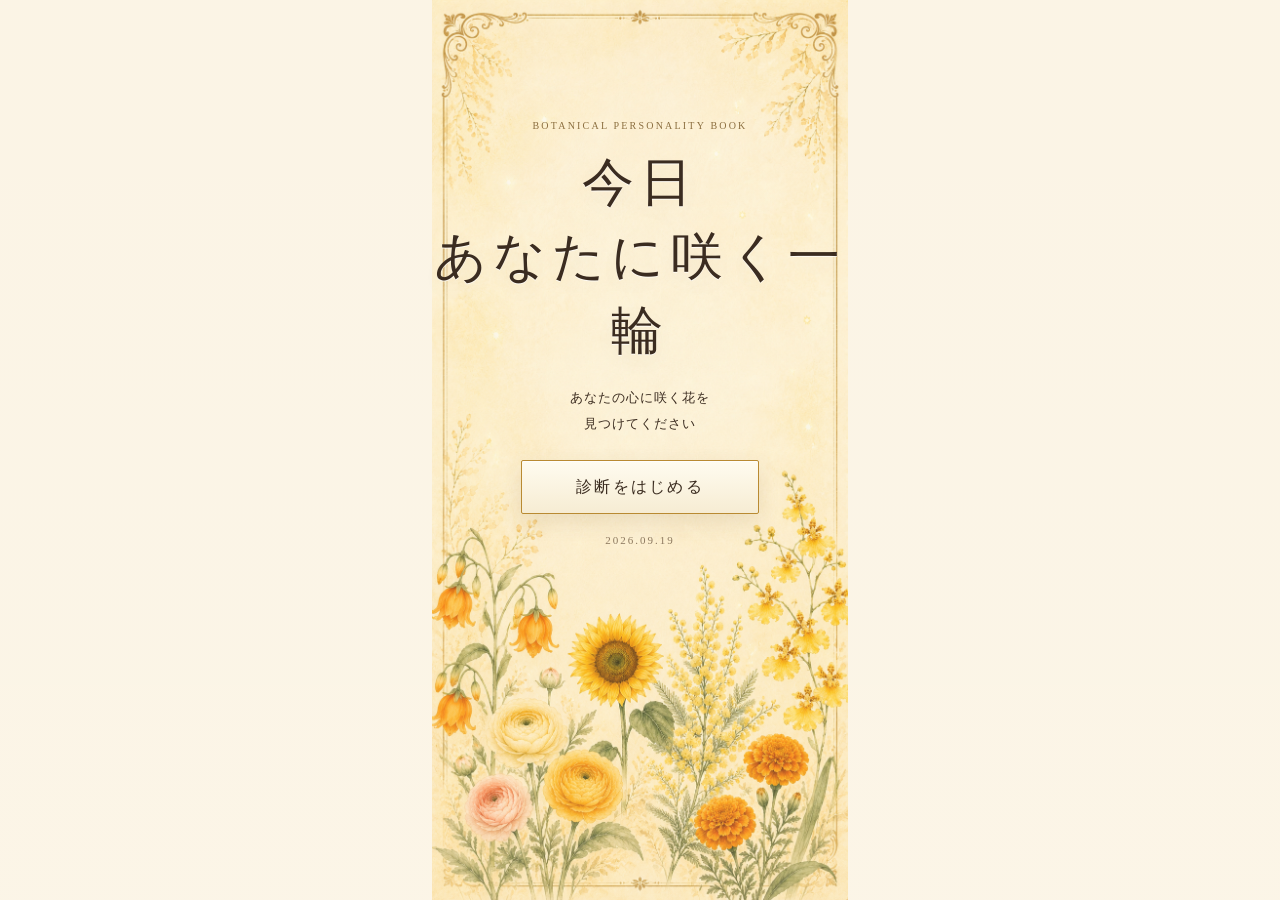
==== index.html @ ec46098e "Remove unused elements from flower plate in index.html Removed unnecessary span elements and flower " ====
<!DOCTYPE html>
<html lang="ja">
<head>
  <meta charset="UTF-8">

  <meta
    name="viewport"
    content="width=device-width, initial-scale=1, viewport-fit=cover"
  >

  <meta name="theme-color" content="#fbf4e5">

  <meta
    name="description"
    content="結婚式のための黄色い花診断「今日あなたに咲く一輪」"
  >

  <title>今日あなたに咲く一輪</title>

  <link rel="stylesheet" href="style.css">
</head>

<body>

  <main class="app">

    <!-- 表紙 -->
    <section
      id="coverScreen"
      class="screen screen-active cover-screen"
    >

      <img
        class="cover-image"
        src="assets/cover.PNG"
        alt=""
      >

      <div class="cover-content">

        <p class="english-label">
          BOTANICAL PERSONALITY BOOK
        </p>

        <h1>
          今日<br>
          あなたに咲く一輪
        </h1>

        <p class="cover-description">
          あなたの心に咲く花を<br>
          見つけてください
        </p>

        <button
          id="openBookButton"
          class="main-button"
          type="button"
        >
          診断をはじめる
        </button>

        <p class="wedding-date">
          2026.09.19
        </p>

      </div>

    </section>


    <!-- 名前入力 -->
    <section
      id="nameScreen"
      class="screen paper-screen"
    >

      <div class="paper-card">

        <p class="page-number">
          I
        </p>

        <p class="english-label">
          BEFORE THE FLOWER BLOOMS
        </p>

        <h2>
          お名前を<br>
          教えてください
        </h2>

        <p class="screen-description">
          診断結果のページに表示するお名前です。<br>
          ニックネームでも構いません。
        </p>

        <label
          class="visually-hidden"
          for="guestName"
        >
          お名前
        </label>

        <input
          id="guestName"
          class="name-input"
          type="text"
          maxlength="20"
          autocomplete="name"
          placeholder="お名前・ニックネーム"
        >

        <button
          id="startQuizButton"
          class="main-button wide-button"
          type="button"
        >
          一輪を探しにいく
        </button>

        <button
          class="text-button"
          type="button"
          data-screen="coverScreen"
        >
          表紙へ戻る
        </button>

      </div>

    </section>


    <!-- 質問 -->
    <section
      id="quizScreen"
      class="screen paper-screen"
    >

      <div class="paper-card quiz-card">

        <div class="progress-area">

          <span id="questionNumber">
            01 / 08
          </span>

          <div class="progress-track">
            <div
              id="progressBar"
              class="progress-bar"
            ></div>
          </div>

        </div>

        <p class="english-label">
          A QUESTION FOR YOUR FLOWER
        </p>

        <h2 id="questionText">
          質問がここに表示されます
        </h2>

        <div
          id="answerList"
          class="answer-list"
        ></div>

        <button
          id="restartButton"
          class="text-button"
          type="button"
        >
          最初からやり直す
        </button>

      </div>

    </section>


<!-- 診断結果 -->
<section
  id="resultScreen"
  class="screen paper-screen"
  aria-labelledby="resultFlowerName"
>

  <div class="paper-card result-card">

    <!-- 図鑑ページ上部 -->
    <div class="result-page-header">

      <p class="result-volume">
        BOTANICAL PORTRAIT
      </p>

      <p class="result-heading">
        今日、あなたに咲いた一輪
      </p>

    </div>


    <!-- 花の標本画像 -->
    <div class="flower-plate">

      <img
        id="resultImage"
        class="result-image"
        src=""
        alt=""
      >

    </div>


    <!-- 花名 -->
    <div class="flower-title-area">

      <p
        id="resultEnglishName"
        class="flower-english-name"
      >
        FLOWER NAME
      </p>

      <h2 id="resultFlowerName">
        花の名前
      </h2>

      <p
        id="resultScientificName"
        class="flower-scientific-name"
      >
        Scientific name
      </p>

    </div>


    <!-- 花言葉 -->
    <div class="flower-language-area">

      <p class="flower-language-heading">
        花言葉
      </p>

      <p
        id="resultFlowerLanguage"
        class="flower-language"
      >
        「花言葉」
      </p>

    </div>


    <div class="ornament-divider" aria-hidden="true">

      <span></span>

      <span class="ornament-symbol">
        ✦
      </span>

      <span></span>

    </div>


    <!-- 診断メッセージ -->
    <div class="result-letter">

  <p class="letter-heading">
    A LETTER FOR YOU
  </p>

  <p
    id="resultQuote"
    class="flower-quote"
  ></p>

  <p
    id="resultDescription"
    class="result-description"
  ></p>

</div>


    <!-- 性格キーワード -->
    <div class="result-keywords-area">

      <p class="keywords-heading">
        この花が表すもの
      </p>

      <div
        id="resultKeywords"
        class="result-keywords"
      >

        <span class="keyword-chip">
          優しさ
        </span>

        <span class="keyword-chip">
          感謝
        </span>

        <span class="keyword-chip">
          つながり
        </span>

      </div>

    </div>


    <!-- 名前と日付 -->
    <div class="result-footer">

      <p
        id="resultGuestName"
        class="guest-name"
      ></p>

      <p class="result-memory-message">
        今日という日が、<br>
        あなたにとってあたたかな思い出になりますように。
      </p>

      <p class="wedding-date result-date">
        2026.09.19
      </p>

    </div>


    <!-- 操作ボタン -->
    <div class="result-actions">

  <button
    id="saveResultButton"
    class="main-button wide-button save-result-button"
    type="button"
  >
    結果を画像として保存
  </button>

  <button
    id="returnTopButton"
    class="text-button"
    type="button"
  >
    表紙へ戻る
  </button>

  <p
    id="saveResultStatus"
    class="save-result-status"
    aria-live="polite"
  ></p>

</div>

  </div>

</section>


    <!-- 黄金のサンダーソニア -->
    <section
      id="goldenScreen"
      class="screen golden-screen"
    >

      <div
        class="golden-particles"
        aria-hidden="true"
      ></div>

      <div class="golden-card">

        <p class="golden-english">
          A RARE BLOOM HAS APPEARED
        </p>

        <img
          class="golden-image"
          src="assets/golden-sandersonia.PNG"
          alt="黄金色に光り輝くサンダーソニア"
        >

        <h2>
          黄金の<br>
          サンダーソニア
        </h2>

        <p class="golden-copy">
          今日、この会場で<br>
          <strong>特別な一輪</strong>が咲きました。
        </p>

        <p class="golden-message">
          おめでとうございます。<br>
          この画面をスタッフへお見せください。
        </p>

        <p class="wedding-date golden-date">
          2026.09.19
        </p>

      </div>

    </section>

  </main>


    <script src="https://cdnjs.cloudflare.com/ajax/libs/html2canvas/1.4.1/html2canvas.min.js"></script>
  <script src="script.js"></script>

</body>
</html>
---- style.css ----
:root {
  --ivory: #fbf4e5;
  --paper: #fffaf0;
  --paper-deep: #f5ead3;
  --ink: #3b2c20;
  --muted: #76685d;
  --gold: #b98a32;
  --gold-light: #e9d09a;
  --orange: #d97f2e;
  --olive: #667447;
  --line: #d8c7a5;
  --shadow: 0 24px 60px rgba(77, 55, 31, 0.14);
}

* {
  box-sizing: border-box;
}

html {
  background: var(--ivory);
  scroll-behavior: smooth;
}

body {
  margin: 0;
  min-height: 100vh;
  color: var(--ink);
  background:
    radial-gradient(
      circle at 20% 8%,
      rgba(255, 255, 255, 0.82),
      transparent 34%
    ),
    linear-gradient(
      180deg,
      #fbf6ea 0%,
      #f5ecd9 100%
    );
  font-family:
    "Hiragino Mincho ProN",
    "Yu Mincho",
    "YuMincho",
    "Noto Serif JP",
    serif;
  -webkit-font-smoothing: antialiased;
  text-rendering: optimizeLegibility;
}

button,
input {
  font: inherit;
}

button {
  touch-action: manipulation;
}

img {
  max-width: 100%;
}

.app {
  min-height: 100vh;
}

.screen {
  display: none;
  width: 100%;
  min-height: 100vh;
  animation: fade-screen 0.55s ease both;
}

.screen-active {
  display: flex;
}

@keyframes fade-screen {
  from {
    opacity: 0;
    transform: translateY(8px);
  }

  to {
    opacity: 1;
    transform: translateY(0);
  }
}

/* ------------------------------
   共通テキスト
------------------------------ */

.english-label,
.golden-english {
  margin: 0 0 12px;
  font-family:
    Georgia,
    "Times New Roman",
    serif;
  font-size: 10px;
  line-height: 1.6;
  letter-spacing: 0.22em;
  color: #8b6e3f;
}

h1,
h2,
p {
  margin-top: 0;
}

h1,
h2 {
  font-weight: 500;
}

.wedding-date {
  margin: 20px 0 0;
  font-family:
    Georgia,
    "Times New Roman",
    serif;
  font-size: 11px;
  letter-spacing: 0.18em;
  color: #8d795f;
}

/* ------------------------------
   ボタン
------------------------------ */

.main-button {
  min-height: 54px;
  padding: 13px 34px;
  border: 1px solid var(--gold);
  border-radius: 2px;
  background:
    linear-gradient(
      180deg,
      rgba(255, 252, 241, 0.96),
      rgba(246, 236, 211, 0.96)
    );
  color: var(--ink);
  box-shadow:
    0 8px 22px rgba(91, 61, 20, 0.11),
    inset 0 1px 0 rgba(255, 255, 255, 0.8);
  letter-spacing: 0.14em;
  cursor: pointer;
  transition:
    transform 0.18s ease,
    border-color 0.18s ease,
    box-shadow 0.18s ease,
    background 0.18s ease;
}

.main-button:hover {
  border-color: #9f7021;
  background:
    linear-gradient(
      180deg,
      #fffdf4,
      #f5e7c6
    );
  box-shadow:
    0 10px 26px rgba(91, 61, 20, 0.15),
    inset 0 1px 0 rgba(255, 255, 255, 0.9);
}

.main-button:active {
  transform: scale(0.985);
}

.main-button:focus-visible,
.answer-button:focus-visible,
.text-button:focus-visible,
.name-input:focus-visible {
  outline: 2px solid rgba(185, 138, 50, 0.6);
  outline-offset: 3px;
}

.wide-button {
  width: 100%;
}

.text-button {
  display: block;
  margin: 18px auto 0;
  padding: 10px;
  border: 0;
  background: transparent;
  color: var(--muted);
  font-size: 12px;
  text-decoration: underline;
  text-underline-offset: 4px;
  cursor: pointer;
}

/* ------------------------------
   表紙
------------------------------ */

.cover-screen {
  position: relative;
  align-items: stretch;
  justify-content: center;
  overflow: hidden;
  background: var(--ivory);
}

.cover-image {
  position: absolute;
  inset: 0;
  width: 100%;
  height: 100%;
  object-fit: cover;
  object-position: center top;
}

.cover-screen::after {
  content: "";
  position: absolute;
  inset: 0;
  background:
    linear-gradient(
      180deg,
      rgba(255, 250, 240, 0.02) 0%,
      rgba(255, 250, 240, 0.08) 45%,
      rgba(255, 250, 240, 0.16) 100%
    );
  pointer-events: none;
}

.cover-content {
  position: relative;
  z-index: 2;
  width: min(440px, 88vw);
  min-height: 100vh;
  margin: 0 auto;
  padding:
    calc(env(safe-area-inset-top) + 32px)
    0
    calc(env(safe-area-inset-bottom) + 28px);
  display: flex;
  flex-direction: column;
  align-items: center;
  justify-content: center;
  text-align: center;
  transform: translateY(17vh);
}

.cover-content h1 {
  margin-bottom: 18px;
  font-size: clamp(34px, 8vw, 52px);
  line-height: 1.42;
  letter-spacing: 0.12em;
  text-shadow:
    0 1px 0 rgba(255, 255, 255, 0.75),
    0 8px 24px rgba(78, 53, 24, 0.05);
}

.cover-description {
  margin-bottom: 24px;
  font-size: 13px;
  line-height: 1.95;
  letter-spacing: 0.08em;
}

.cover-content .main-button {
  min-width: 238px;
}

/* ------------------------------
   紙ページ
------------------------------ */

.paper-screen {
  justify-content: center;
  align-items: center;
  padding: 24px 16px;
}

.paper-card {
  position: relative;
  width: min(560px, 100%);
  min-height: 610px;
  padding: 42px 28px 34px;
  border: 1px solid var(--line);
  text-align: center;
  background:
    linear-gradient(
      rgba(255, 250, 240, 0.95),
      rgba(255, 250, 240, 0.95)
    ),
    repeating-linear-gradient(
      0deg,
      transparent 0 3px,
      rgba(96, 76, 49, 0.025) 3px 4px
    );
  box-shadow: var(--shadow);
  overflow: hidden;
}

.paper-card::before,
.paper-card::after {
  content: "";
  position: absolute;
  width: 44px;
  height: 44px;
  opacity: 0.6;
  pointer-events: none;
}

.paper-card::before {
  left: 11px;
  top: 11px;
  border-left: 1px solid var(--gold);
  border-top: 1px solid var(--gold);
}

.paper-card::after {
  right: 11px;
  bottom: 11px;
  border-right: 1px solid var(--gold);
  border-bottom: 1px solid var(--gold);
}

.paper-card h2 {
  margin-bottom: 18px;
  font-size: clamp(25px, 6vw, 34px);
  line-height: 1.65;
  letter-spacing: 0.08em;
}

.page-number {
  margin-bottom: 28px;
  color: var(--gold);
  font-family:
    Georgia,
    "Times New Roman",
    serif;
  letter-spacing: 0.2em;
}

.screen-description {
  margin-bottom: 28px;
  color: var(--muted);
  font-size: 13px;
  line-height: 2;
}

/* ------------------------------
   名前入力
------------------------------ */

.name-input {
  width: 100%;
  height: 56px;
  margin-bottom: 24px;
  padding: 0 17px;
  border: 0;
  border-bottom: 1px solid var(--gold);
  border-radius: 0;
  outline: none;
  background: rgba(255, 255, 255, 0.46);
  color: var(--ink);
  text-align: center;
  font-size: 16px;
  letter-spacing: 0.08em;
  transition:
    border-color 0.18s ease,
    background 0.18s ease;
}

.name-input::placeholder {
  color: #aa9b8f;
}

.name-input:focus {
  border-color: #9e6f20;
  background: rgba(255, 255, 255, 0.72);
}

/* ------------------------------
   質問画面
------------------------------ */

.progress-area {
  display: flex;
  align-items: center;
  gap: 14px;
  margin-bottom: 40px;
  color: #826e52;
  font-family:
    Georgia,
    "Times New Roman",
    serif;
  font-size: 11px;
  letter-spacing: 0.1em;
}

.progress-track {
  flex: 1;
  height: 1px;
  background: #ddcfb5;
  overflow: hidden;
}

.progress-bar {
  width: 0;
  height: 2px;
  background:
    linear-gradient(
      90deg,
      #b98a32,
      #dfad4f
    );
  transition: width 0.35s ease;
}

.quiz-card h2 {
  min-height: 118px;
  display: flex;
  align-items: center;
  justify-content: center;
}

.answer-list {
  display: grid;
  gap: 12px;
  margin-top: 20px;
}

.answer-button {
  width: 100%;
  min-height: 66px;
  padding: 14px 18px;
  border: 1px solid #d9c9ac;
  background: rgba(255, 255, 255, 0.48);
  color: var(--ink);
  line-height: 1.68;
  letter-spacing: 0.04em;
  cursor: pointer;
  transition:
    transform 0.18s ease,
    border-color 0.18s ease,
    background 0.18s ease,
    box-shadow 0.18s ease;
}

.answer-button:hover {
  border-color: var(--gold);
  background: #fff9e8;
  box-shadow: 0 8px 18px rgba(80, 57, 29, 0.06);
}

.answer-button:active {
  transform: scale(0.985);
}

/* ------------------------------
   結果画面
------------------------------ */

.result-card {
  padding-top: 30px;
}

.result-heading {
  margin-bottom: 18px;
  color: #846e50;
  font-size: 12px;
  letter-spacing: 0.13em;
}

.flower-frame {
  width: min(315px, 76vw);
  aspect-ratio: 4 / 5;
  margin: 0 auto 18px;
  display: flex;
  align-items: center;
  justify-content: center;
  overflow: hidden;
  border: 1px solid rgba(190, 158, 96, 0.38);
  background:
    linear-gradient(
      180deg,
      rgba(255, 255, 255, 0.7),
      rgba(251, 246, 235, 0.6)
    );
  box-shadow:
    inset 0 0 26px rgba(113, 82, 39, 0.035);
}

.result-image {
  display: block;
  max-width: 100%;
  max-height: 100%;
  object-fit: contain;
  mix-blend-mode: multiply;
  animation: bloom-in 0.72s ease both;
}

@keyframes bloom-in {
  from {
    opacity: 0;
    transform: scale(0.84) translateY(8px);
  }

  to {
    opacity: 1;
    transform: scale(1) translateY(0);
  }
}

.result-card h2 {
  margin-bottom: 5px;
}

.flower-language-heading {
  margin: 0 0 5px;
  color: #927a56;
  font-size: 11px;
  letter-spacing: 0.16em;
}

.flower-language {
  margin-bottom: 0;
  color: var(--orange);
  font-size: 20px;
  letter-spacing: 0.12em;
}

.small-line {
  width: 58px;
  height: 1px;
  margin: 22px auto;
  background: var(--gold);
}

.result-description {
  color: var(--muted);
  font-size: 14px;
  line-height: 2.1;
}

.guest-name {
  margin: 20px 0 0;
  font-size: 13px;
  letter-spacing: 0.08em;
}

.result-date {
  margin-bottom: 22px;
}

/* ------------------------------
   黄金のサンダーソニア
------------------------------ */

.golden-screen {
  position: relative;
  justify-content: center;
  align-items: center;
  overflow: hidden;
  padding: 22px 16px;
  background:
    radial-gradient(
      circle at 50% 35%,
      rgba(255, 240, 164, 0.94),
      rgba(219, 169, 49, 0.44) 35%,
      rgba(62, 42, 21, 0.94) 82%
    ),
    #3d2914;
}

.golden-card {
  position: relative;
  z-index: 2;
  width: min(560px, 100%);
  min-height: 690px;
  padding: 34px 25px;
  border: 1px solid rgba(255, 231, 151, 0.65);
  background: rgba(56, 37, 15, 0.46);
  color: #fff9df;
  text-align: center;
  box-shadow:
    0 0 80px rgba(255, 204, 61, 0.38),
    inset 0 0 50px rgba(255, 232, 155, 0.04);
  backdrop-filter: blur(4px);
}

.golden-english {
  color: #ffe7a6;
}

.golden-image {
  display: block;
  width: min(330px, 82vw);
  max-height: 390px;
  margin: 6px auto 18px;
  object-fit: contain;
  border: 1px solid rgba(255, 232, 166, 0.35);
  box-shadow:
    0 0 38px rgba(255, 212, 86, 0.28);
}

.golden-card h2 {
  margin-bottom: 16px;
  font-size: clamp(29px, 7vw, 42px);
  line-height: 1.4;
  letter-spacing: 0.08em;
  text-shadow:
    0 0 16px rgba(255, 228, 131, 0.55);
}

.golden-copy {
  font-size: 17px;
  line-height: 2;
}

.golden-message {
  color: #fff6d6;
  font-size: 14px;
  line-height: 2;
}

.golden-date {
  color: #ffe8a9;
}

.golden-particles,
.golden-particles::before,
.golden-particles::after {
  position: absolute;
  inset: 0;
  content: "";
  background-image:
    radial-gradient(
      circle,
      rgba(255, 246, 190, 0.9) 0 1px,
      transparent 2px
    ),
    radial-gradient(
      circle,
      rgba(255, 210, 74, 0.9) 0 1.5px,
      transparent 2.5px
    );
  background-size:
    90px 90px,
    140px 140px;
  background-position:
    10px 20px,
    40px 65px;
  animation: golden-drift 10s linear infinite;
}

.golden-particles::before {
  transform: scale(0.7);
  animation-duration: 15s;
}

.golden-particles::after {
  transform: scale(1.25);
  animation-duration: 22s;
}

@keyframes golden-drift {
  to {
    transform: translateY(-80px);
  }
}

/* ------------------------------
   アクセシビリティ
------------------------------ */

.visually-hidden {
  position: absolute !important;
  width: 1px;
  height: 1px;
  padding: 0;
  margin: -1px;
  overflow: hidden;
  clip: rect(0, 0, 0, 0);
  white-space: nowrap;
  border: 0;
}

/* ------------------------------
   スマホ
------------------------------ */

@media (max-width: 430px) {
  .cover-content {
    width: min(390px, 88vw);
    transform: translateY(18vh);
  }

  .cover-content h1 {
    font-size: clamp(34px, 9vw, 44px);
  }

  .paper-screen {
    padding: 16px;
  }

  .paper-card {
    min-height: calc(100vh - 32px);
    padding: 35px 22px 28px;
  }

  .paper-card h2 {
    font-size: 25px;
  }

  .quiz-card h2 {
    min-height: 108px;
    font-size: 23px;
  }

  .answer-button {
    min-height: 62px;
    padding: 13px 15px;
    font-size: 14px;
  }

  .flower-frame {
    width: min(300px, 78vw);
  }

  .golden-card {
    min-height: calc(100vh - 44px);
  }
}

/* ------------------------------
   iPad・PC
------------------------------ */

@media (min-width: 700px) {
  .cover-image {
    object-fit: contain;
    background: var(--ivory);
  }

  .cover-content {
    transform: translateY(16vh);
  }

  .paper-card {
    min-height: 680px;
    padding-left: 46px;
    padding-right: 46px;
  }
}

/* ------------------------------
   動きを減らす設定
------------------------------ */

@media (prefers-reduced-motion: reduce) {
  *,
  *::before,
  *::after {
    animation-duration: 0.01ms !important;
    animation-iteration-count: 1 !important;
    transition-duration: 0.01ms !important;
    scroll-behavior: auto !important;
  }
}
/* =====================================================
   RESULT PAGE UPGRADE
===================================================== */

.result-page-header{
    margin-bottom:28px;
}

.result-volume{
    font-family:Georgia,"Times New Roman",serif;
    font-size:11px;
    letter-spacing:.30em;
    color:#9c8256;
    margin-bottom:8px;
}

.flower-plate{

    position:relative;

    width:min(340px,82vw);

    aspect-ratio:4/5;

    margin:0 auto 34px;

    display:flex;

    justify-content:center;

    align-items:center;

    overflow:hidden;

    background:
    linear-gradient(
        180deg,
        rgba(255,255,255,.72),
        rgba(248,242,228,.75)
    );

    border:1px solid rgba(192,162,103,.45);

    box-shadow:
    inset 0 0 40px rgba(96,70,35,.04),
    0 15px 35px rgba(78,53,24,.08);

}

.flower-glow{

    position:absolute;

    width:230px;

    height:230px;

    border-radius:50%;

    background:
    radial-gradient(
        circle,
        rgba(255,220,120,.18),
        transparent 70%
    );

    animation:
    glowFlower 5s ease-in-out infinite;

}

@keyframes glowFlower{

    0%{

        transform:scale(.9);

        opacity:.45;

    }

    50%{

        transform:scale(1.05);

        opacity:.9;

    }

    100%{

        transform:scale(.9);

        opacity:.45;

    }

}

.plate-corner{

    position:absolute;

    width:26px;

    height:26px;

    opacity:.6;

}

.plate-corner-top-left{

    left:12px;

    top:12px;

    border-left:1px solid #bc9445;

    border-top:1px solid #bc9445;

}

.plate-corner-top-right{

    right:12px;

    top:12px;

    border-right:1px solid #bc9445;

    border-top:1px solid #bc9445;

}

.plate-corner-bottom-left{

    left:12px;

    bottom:12px;

    border-left:1px solid #bc9445;

    border-bottom:1px solid #bc9445;

}

.plate-corner-bottom-right{

    right:12px;

    bottom:12px;

    border-right:1px solid #bc9445;

    border-bottom:1px solid #bc9445;

}

.specimen-number{

    position:absolute;

    bottom:10px;

    right:14px;

    font-family:Georgia,serif;

    font-size:10px;

    letter-spacing:.18em;

    color:#9d8560;

}

.flower-title-area{

    margin-bottom:18px;

}

.flower-english-name{

    font-family:Georgia,serif;

    font-size:12px;

    letter-spacing:.22em;

    color:#9b8258;

    margin-bottom:8px;

}

.flower-scientific-name{

    font-style:italic;

    color:#8f7c64;

    font-size:13px;

    margin-top:8px;

}

.ornament-divider{

    display:flex;

    align-items:center;

    gap:10px;

    margin:30px auto;

    width:80%;

}

.ornament-divider span:first-child,
.ornament-divider span:last-child{

    flex:1;

    height:1px;

    background:#ccb98c;

}

.ornament-symbol{

    color:#bc9445;

    font-size:14px;

}

.result-letter{

    margin-bottom:30px;

}

.letter-heading{

    font-family:Georgia,serif;

    letter-spacing:.20em;

    color:#9d8457;

    font-size:11px;

    margin-bottom:14px;

}

.result-keywords-area{

    margin-bottom:34px;

}

.keywords-heading{

    color:#9b8258;

    font-size:11px;

    letter-spacing:.18em;

    margin-bottom:16px;

}

.result-keywords{

    display:flex;

    justify-content:center;

    gap:10px;

    flex-wrap:wrap;

}

.keyword-chip{

    padding:8px 18px;

    border:1px solid #d9c79d;

    border-radius:999px;

    background:#fffaf0;

    color:#8b6d44;

    font-size:12px;

    letter-spacing:.08em;

}

.result-memory-message{

    margin:18px auto;

    color:#7f705c;

    line-height:2;

    font-size:13px;

}

.result-actions{

    margin-top:20px;

}

.screenshot-guide{

    margin-top:16px;

    color:#a08c6e;

    font-size:11px;

    letter-spacing:.08em;

}
.flower-quote{

    margin-bottom:18px;

    font-style:italic;

    color:#9c8357;

    font-size:17px;

    line-height:1.8;

    letter-spacing:.04em;

}

/* 表紙の文字全体を上へ移動 */
.cover-content {
  transform: translateY(-120px);
}

/* =====================================================
   RESULT IMAGE SAVE
===================================================== */

.save-result-button {
  margin-bottom: 18px;
}

.save-result-status {
  min-height: 1.5em;
  margin-top: 14px;
  color: #8f7957;
  font-size: 12px;
  line-height: 1.7;
  letter-spacing: 0.06em;
}

.result-card.is-exporting .result-actions {
  display: none;
}

.result-card.is-exporting {
  box-shadow: none;
}

/* 保存画像で端が切れにくいようにする */
.result-card {
  background: #fbf4e5;
}

/* 保存時は花画像をくっきり表示 */
.result-card.is-exporting .result-image {
  mix-blend-mode: normal !important;
  opacity: 1 !important;
  filter: none !important;
}

.flower-plate {
  position: relative;
  width: min(360px, 86vw);
  aspect-ratio: 9 / 16;
  margin: 0 auto 34px;
  display: flex;
  align-items: center;
  justify-content: center;
  overflow: hidden;
  border: none;
  background: transparent;
  box-shadow: none;
}

.result-image {
  width: 100%;
  height: 100%;
  max-width: none;
  max-height: none;
  object-fit: contain;
  object-position: center;
  display: block;
}
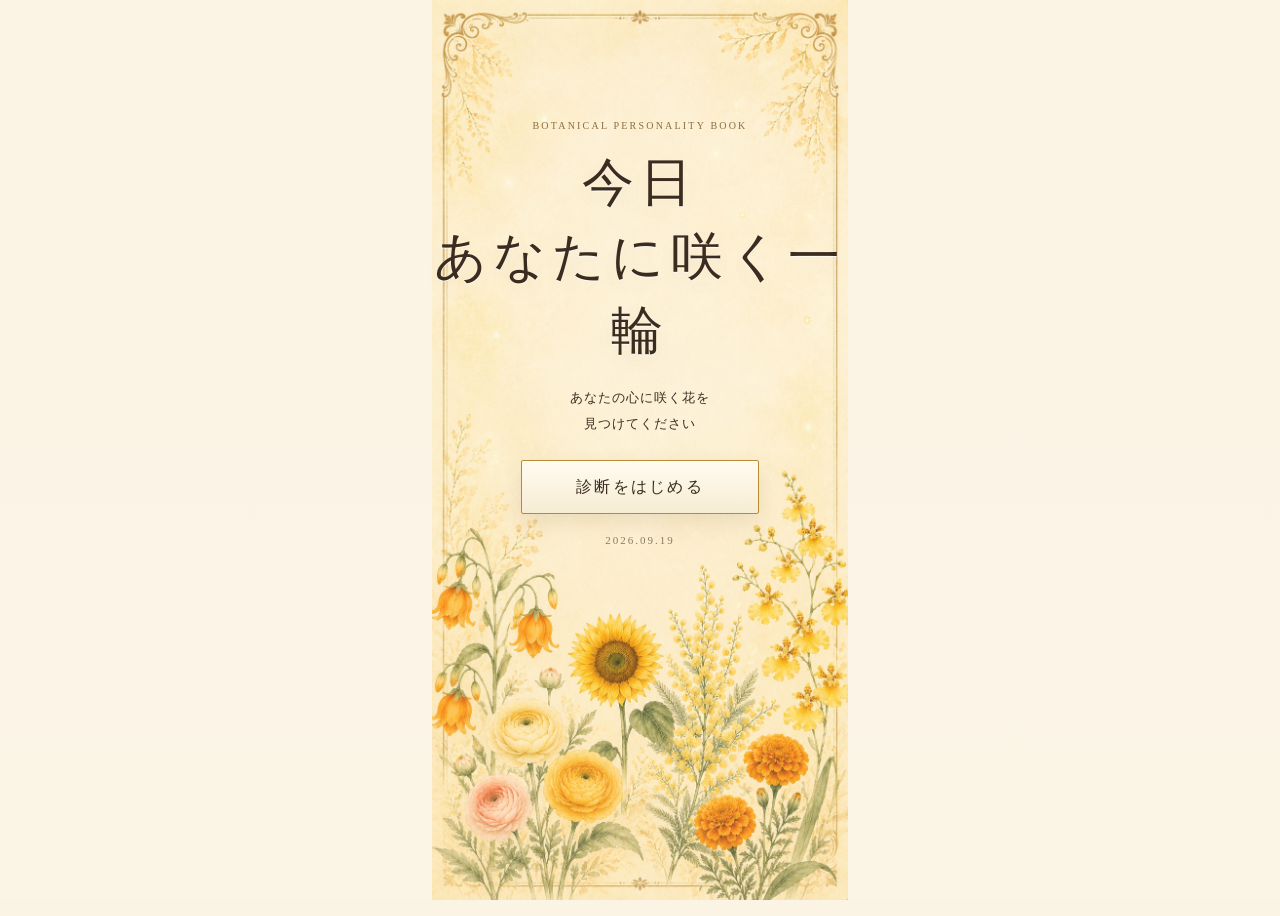
==== commit 41df6cb3: "Add submit status paragraph to index.html" ====
--- a/index.html
+++ b/index.html
@@ -373,51 +373,105 @@
 
 
     <!-- 黄金のサンダーソニア -->
-    <section
-      id="goldenScreen"
-      class="screen golden-screen"
+<section
+  id="goldenScreen"
+  class="screen golden-screen"
+  aria-labelledby="goldenTitle"
+>
+
+  <!-- 画面切替時の閃光 -->
+  <div
+    class="golden-flash"
+    aria-hidden="true"
+  ></div>
+
+  <!-- 背景の光 -->
+  <div
+    class="golden-radiance"
+    aria-hidden="true"
+  ></div>
+
+  <!-- 光の輪 -->
+  <div
+    class="golden-halo golden-halo-one"
+    aria-hidden="true"
+  ></div>
+
+  <div
+    class="golden-halo golden-halo-two"
+    aria-hidden="true"
+  ></div>
+
+  <!-- 浮遊する金色の粒 -->
+  <div
+    class="golden-particles"
+    aria-hidden="true"
+  ></div>
+
+  <!-- 装飾用の星 -->
+  <div
+    class="golden-stars"
+    aria-hidden="true"
+  >
+    <span>✦</span>
+    <span>✧</span>
+    <span>✦</span>
+    <span>✧</span>
+    <span>✦</span>
+    <span>✧</span>
+  </div>
+
+  <div class="golden-card">
+
+    <p class="golden-english">
+      A RARE BLOOM HAS APPEARED
+    </p>
+
+    <div class="flower-frame golden-flower-frame">
+
+      <img
+        class="golden-image"
+        src="assets/golden-sandersonia.PNG"
+        alt="黄金色に光り輝くサンダーソニア"
+      >
+
+    </div>
+
+    <p class="golden-small-title">
+      今日、あなたに咲いた特別な一輪
+    </p>
+
+    <h2 id="goldenTitle">
+      黄金に輝く<br>
+      サンダーソニア
+    </h2>
+
+    <div
+      class="golden-divider"
+      aria-hidden="true"
     >
-
-      <div
-        class="golden-particles"
-        aria-hidden="true"
-      ></div>
-
-      <div class="golden-card">
-
-        <p class="golden-english">
-          A RARE BLOOM HAS APPEARED
-        </p>
-
-        <img
-          class="golden-image"
-          src="assets/golden-sandersonia.PNG"
-          alt="黄金色に光り輝くサンダーソニア"
-        >
-
-        <h2>
-          黄金の<br>
-          サンダーソニア
-        </h2>
-
-        <p class="golden-copy">
-          今日、この会場で<br>
-          <strong>特別な一輪</strong>が咲きました。
-        </p>
-
-        <p class="golden-message">
-          おめでとうございます。<br>
-          この画面をスタッフへお見せください。
-        </p>
-
-        <p class="wedding-date golden-date">
-          2026.09.19
-        </p>
-
-      </div>
-
-    </section>
-
+      <span></span>
+      <strong>✦</strong>
+      <span></span>
+    </div>
+
+    <p class="golden-copy">
+      今日、この会場で<br>
+      <strong>特別な一輪</strong>が咲きました。
+    </p>
+
+    <p class="golden-message">
+      おめでとうございます。<br>
+      この画面をスタッフへお見せください。
+    </p>
+
+    <p class="wedding-date golden-date">
+      2026.09.19
+    </p>
+
+  </div>
+
+</section>
   </main>
 
 
@@ -426,3 +480,8 @@
 
 </body>
 </html>
+
+<p
+  id="submitStatus"
+  class="submit-status"
+></p>
--- a/style.css
+++ b/style.css
@@ -472,32 +472,15 @@
   letter-spacing: 0.13em;
 }
 
-.flower-frame {
-  width: min(315px, 76vw);
-  aspect-ratio: 4 / 5;
-  margin: 0 auto 18px;
-  display: flex;
-  align-items: center;
-  justify-content: center;
-  overflow: hidden;
-  border: 1px solid rgba(190, 158, 96, 0.38);
-  background:
-    linear-gradient(
-      180deg,
-      rgba(255, 255, 255, 0.7),
-      rgba(251, 246, 235, 0.6)
-    );
-  box-shadow:
-    inset 0 0 26px rgba(113, 82, 39, 0.035);
-}
-
-.result-image {
-  display: block;
-  max-width: 100%;
-  max-height: 100%;
-  object-fit: contain;
-  mix-blend-mode: multiply;
-  animation: bloom-in 0.72s ease both;
+.flower-frame{
+    width:min(310px,78vw);
+    margin:0 auto 20px;
+}
+
+.result-image{
+  width:100%;
+  height:auto;
+  display:block;
 }
 
 @keyframes bloom-in {
@@ -593,15 +576,10 @@
   color: #ffe7a6;
 }
 
-.golden-image {
-  display: block;
-  width: min(330px, 82vw);
-  max-height: 390px;
-  margin: 6px auto 18px;
-  object-fit: contain;
-  border: 1px solid rgba(255, 232, 166, 0.35);
-  box-shadow:
-    0 0 38px rgba(255, 212, 86, 0.28);
+.golden-image{
+  display:block;
+  width:100%;
+  height:auto;
 }
 
 .golden-card h2 {
@@ -724,10 +702,11 @@
     font-size: 14px;
   }
 
-  .flower-frame {
-    width: min(300px, 78vw);
-  }
-
+  .flower-frame{
+    width:min(310px,78vw);
+    margin:0 auto 20px;
+}
+  
   .golden-card {
     min-height: calc(100vh - 44px);
   }
@@ -784,23 +763,10 @@
     margin-bottom:8px;
 }
 
-.flower-plate{
-
-    position:relative;
-
-    width:min(340px,82vw);
-
-    aspect-ratio:4/5;
-
-    margin:0 auto 34px;
-
-    display:flex;
-
-    justify-content:center;
-
-    align-items:center;
-
-    overflow:hidden;
+.flower-frame{
+    width:min(310px,78vw);
+    margin:0 auto 20px;
+}
 
     background:
     linear-gradient(
@@ -1165,26 +1131,790 @@
   filter: none !important;
 }
 
-.flower-plate {
+.flower-frame{
+    width:min(310px,78vw);
+    margin:0 auto 22px;
+}
+
+.result-image{
+  width:100%;
+  height:auto;
+  display:block;
+}
+
+/* 結果画面を開いた瞬間に花言葉まで見せる */
+@media (max-width: 600px) {
+
+  .result-card {
+    padding-top: 28px;
+  }
+
+  .result-page-header {
+    margin-bottom: 14px;
+  }
+
+ .flower-frame{
+    width:min(310px,78vw);
+    margin:0 auto 20px;
+}
+  
+  .flower-title-area {
+    margin-top: 0;
+    margin-bottom: 10px;
+  }
+
+  .flower-english-name {
+    margin-bottom: 4px;
+  }
+
+  .flower-scientific-name {
+    margin-top: 4px;
+  }
+
+  .flower-language-area {
+    margin-top: 8px;
+    margin-bottom: 8px;
+  }
+}
+
+/* =====================================================
+   GOLDEN SANDERSONIA — LUXURY EFFECT
+===================================================== */
+
+.golden-screen {
   position: relative;
-  width: min(360px, 86vw);
-  aspect-ratio: 9 / 16;
-  margin: 0 auto 34px;
+  min-height: 100svh;
+  justify-content: center;
+  align-items: center;
+  overflow: hidden;
+  padding: 20px 16px;
+
+  background:
+    radial-gradient(
+      circle at 50% 35%,
+      #fff4b8 0%,
+      #d9a93e 24%,
+      #7c5423 52%,
+      #2d1c0f 82%,
+      #170e08 100%
+    );
+}
+
+/* 最初に一瞬光る演出 */
+
+.golden-flash {
+  position: absolute;
+  inset: 0;
+  z-index: 20;
+
+  pointer-events: none;
+
+  background:
+    radial-gradient(
+      circle,
+      rgba(255, 255, 240, 1) 0%,
+      rgba(255, 226, 118, 0.95) 34%,
+      rgba(255, 207, 68, 0.35) 66%,
+      transparent 82%
+    );
+
+  opacity: 0;
+}
+
+.golden-screen.screen-active .golden-flash {
+  animation: goldenFlash 1.15s ease-out both;
+}
+
+@keyframes goldenFlash {
+  0% {
+    opacity: 0;
+    transform: scale(0.7);
+  }
+
+  12% {
+    opacity: 1;
+  }
+
+  44% {
+    opacity: 0.65;
+  }
+
+  100% {
+    opacity: 0;
+    transform: scale(1.6);
+  }
+}
+
+/* 背景の呼吸する光 */
+
+.golden-radiance {
+  position: absolute;
+  left: 50%;
+  top: 42%;
+
+  width: 580px;
+  height: 580px;
+
+  border-radius: 50%;
+
+  background:
+    radial-gradient(
+      circle,
+      rgba(255, 241, 168, 0.62) 0%,
+      rgba(255, 199, 66, 0.25) 36%,
+      transparent 70%
+    );
+
+  transform: translate(-50%, -50%);
+  filter: blur(8px);
+
+  animation: goldenBreath 4.6s ease-in-out infinite;
+}
+
+@keyframes goldenBreath {
+  0%,
+  100% {
+    opacity: 0.55;
+    transform:
+      translate(-50%, -50%)
+      scale(0.9);
+  }
+
+  50% {
+    opacity: 1;
+    transform:
+      translate(-50%, -50%)
+      scale(1.1);
+  }
+}
+
+/* 光の輪 */
+
+.golden-halo {
+  position: absolute;
+  left: 50%;
+  top: 40%;
+
+  border: 1px solid rgba(255, 227, 134, 0.28);
+  border-radius: 50%;
+
+  transform: translate(-50%, -50%);
+  pointer-events: none;
+}
+
+.golden-halo-one {
+  width: 340px;
+  height: 340px;
+
+  animation: haloExpandOne 5s ease-in-out infinite;
+}
+
+.golden-halo-two {
+  width: 470px;
+  height: 470px;
+
+  animation: haloExpandTwo 7s ease-in-out infinite;
+}
+
+@keyframes haloExpandOne {
+  0%,
+  100% {
+    opacity: 0.15;
+    transform:
+      translate(-50%, -50%)
+      scale(0.88);
+  }
+
+  50% {
+    opacity: 0.6;
+    transform:
+      translate(-50%, -50%)
+      scale(1.08);
+  }
+}
+
+@keyframes haloExpandTwo {
+  0%,
+  100% {
+    opacity: 0.08;
+    transform:
+      translate(-50%, -50%)
+      scale(0.92);
+  }
+
+  50% {
+    opacity: 0.4;
+    transform:
+      translate(-50%, -50%)
+      scale(1.12);
+  }
+}
+
+/* 黄金カード */
+
+.golden-card {
+  position: relative;
+  z-index: 5;
+
+  width: min(560px, 100%);
+  min-height: auto;
+
+  padding:
+    calc(env(safe-area-inset-top) + 30px)
+    24px
+    calc(env(safe-area-inset-bottom) + 34px);
+
+  text-align: center;
+  color: #fff8d9;
+
+  border:
+    1px solid
+    rgba(255, 232, 157, 0.58);
+
+  background:
+    linear-gradient(
+      180deg,
+      rgba(54, 34, 13, 0.58),
+      rgba(33, 20, 9, 0.76)
+    );
+
+  box-shadow:
+    0 0 22px rgba(255, 221, 115, 0.22),
+    0 0 90px rgba(255, 185, 44, 0.3),
+    inset 0 0 52px rgba(255, 237, 174, 0.04);
+
+  backdrop-filter: blur(5px);
+
+  opacity: 0;
+  transform:
+    translateY(18px)
+    scale(0.97);
+}
+
+.golden-screen.screen-active .golden-card {
+  animation:
+    goldenCardReveal
+    1.15s
+    0.38s
+    cubic-bezier(.2, .75, .2, 1)
+    forwards;
+}
+
+@keyframes goldenCardReveal {
+  to {
+    opacity: 1;
+    transform:
+      translateY(0)
+      scale(1);
+  }
+}
+
+/* 上部英字 */
+
+.golden-english {
+  margin-bottom: 14px;
+
+  font-family:
+    Georgia,
+    "Times New Roman",
+    serif;
+
+  color: #ffe8a0;
+
+  font-size: 10px;
+  letter-spacing: 0.26em;
+
+  opacity: 0;
+  transform: translateY(8px);
+}
+
+.golden-screen.screen-active .golden-english {
+  animation:
+    goldenTextReveal
+    0.8s
+    1s
+    ease
+    forwards;
+}
+
+/* 黄金の花画像 */
+
+.golden-flower-frame {
+  position: relative;
+
+  width: min(310px, 78vw);
+  margin: 0 auto 22px;
+
+  overflow: visible;
+}
+
+.golden-image {
+  display: block;
+  width: 100%;
+  height: auto;
+
+  object-fit: contain;
+
+  opacity: 0;
+
+  transform:
+    translateY(15px)
+    scale(0.84);
+
+  filter:
+    brightness(1.08)
+    saturate(1.08)
+    drop-shadow(
+      0 0 16px
+      rgba(255, 223, 112, 0.5)
+    )
+    drop-shadow(
+      0 0 38px
+      rgba(255, 182, 42, 0.34)
+    );
+}
+
+.golden-screen.screen-active .golden-image {
+  animation:
+    goldenFlowerBloom
+    1.45s
+    0.72s
+    cubic-bezier(.18, .78, .2, 1)
+    forwards;
+}
+
+@keyframes goldenFlowerBloom {
+  0% {
+    opacity: 0;
+    transform:
+      translateY(18px)
+      scale(0.76);
+    filter:
+      brightness(1.8)
+      blur(8px)
+      drop-shadow(
+        0 0 50px
+        rgba(255, 224, 111, 0.9)
+      );
+  }
+
+  55% {
+    opacity: 1;
+    transform:
+      translateY(-3px)
+      scale(1.03);
+  }
+
+  100% {
+    opacity: 1;
+    transform:
+      translateY(0)
+      scale(1);
+
+    filter:
+      brightness(1.08)
+      saturate(1.08)
+      blur(0)
+      drop-shadow(
+        0 0 16px
+        rgba(255, 223, 112, 0.5)
+      )
+      drop-shadow(
+        0 0 38px
+        rgba(255, 182, 42, 0.34)
+      );
+  }
+}
+
+/* 小さな見出し */
+
+.golden-small-title {
+  margin: 0 0 8px;
+
+  color: #ffe8a3;
+
+  font-size: 11px;
+  letter-spacing: 0.12em;
+
+  opacity: 0;
+  transform: translateY(8px);
+}
+
+.golden-screen.screen-active .golden-small-title {
+  animation:
+    goldenTextReveal
+    0.75s
+    1.7s
+    ease
+    forwards;
+}
+
+/* 黄金タイトル */
+
+.golden-card h2 {
+  margin: 0 0 15px;
+
+  color: #fff5c8;
+
+  font-size:
+    clamp(29px, 7vw, 43px);
+
+  font-weight: 500;
+  line-height: 1.4;
+  letter-spacing: 0.09em;
+
+  text-shadow:
+    0 0 10px rgba(255, 243, 194, 0.7),
+    0 0 26px rgba(255, 190, 55, 0.54);
+
+  opacity: 0;
+  transform: translateY(10px);
+}
+
+.golden-screen.screen-active
+.golden-card h2 {
+  animation:
+    goldenTitleReveal
+    0.95s
+    1.9s
+    ease
+    forwards;
+}
+
+@keyframes goldenTitleReveal {
+  0% {
+    opacity: 0;
+    transform:
+      translateY(12px)
+      scale(0.96);
+  }
+
+  100% {
+    opacity: 1;
+    transform:
+      translateY(0)
+      scale(1);
+  }
+}
+
+/* 区切り装飾 */
+
+.golden-divider {
+  width: 72%;
+  margin: 20px auto 22px;
+
   display: flex;
   align-items: center;
-  justify-content: center;
-  overflow: hidden;
-  border: none;
-  background: transparent;
-  box-shadow: none;
-}
-
-.result-image {
-  width: 100%;
-  height: 100%;
-  max-width: none;
-  max-height: none;
-  object-fit: contain;
-  object-position: center;
-  display: block;
-}
+  gap: 12px;
+
+  opacity: 0;
+}
+
+.golden-divider span {
+  flex: 1;
+  height: 1px;
+
+  background:
+    linear-gradient(
+      90deg,
+      transparent,
+      rgba(255, 226, 139, 0.7),
+      transparent
+    );
+}
+
+.golden-divider strong {
+  color: #ffe7a0;
+  font-size: 12px;
+}
+
+.golden-screen.screen-active
+.golden-divider {
+  animation:
+    goldenTextReveal
+    0.7s
+    2.1s
+    ease
+    forwards;
+}
+
+/* 本文 */
+
+.golden-copy,
+.golden-message,
+.golden-date {
+  opacity: 0;
+  transform: translateY(9px);
+}
+
+.golden-copy {
+  color: #fff4c8;
+  font-size: 16px;
+  line-height: 2;
+}
+
+.golden-copy strong {
+  color: #ffe687;
+  font-weight: 500;
+
+  text-shadow:
+    0 0 12px
+    rgba(255, 213, 91, 0.48);
+}
+
+.golden-message {
+  margin-top: 16px;
+
+  color: #fff6d9;
+  font-size: 14px;
+  line-height: 2;
+}
+
+.golden-date {
+  margin-top: 22px;
+  color: #ffe6a0;
+}
+
+.golden-screen.screen-active .golden-copy {
+  animation:
+    goldenTextReveal
+    0.8s
+    2.25s
+    ease
+    forwards;
+}
+
+.golden-screen.screen-active .golden-message {
+  animation:
+    goldenTextReveal
+    0.8s
+    2.5s
+    ease
+    forwards;
+}
+
+.golden-screen.screen-active .golden-date {
+  animation:
+    goldenTextReveal
+    0.8s
+    2.72s
+    ease
+    forwards;
+}
+
+@keyframes goldenTextReveal {
+  to {
+    opacity: 1;
+    transform: translateY(0);
+  }
+}
+
+/* 浮遊する小さな星 */
+
+.golden-stars {
+  position: absolute;
+  inset: 0;
+  z-index: 4;
+
+  pointer-events: none;
+}
+
+.golden-stars span {
+  position: absolute;
+
+  color: rgba(255, 239, 168, 0.92);
+
+  text-shadow:
+    0 0 9px rgba(255, 212, 72, 0.72);
+
+  animation:
+    goldenStarFloat
+    4.5s
+    ease-in-out
+    infinite;
+}
+
+.golden-stars span:nth-child(1) {
+  left: 10%;
+  top: 16%;
+  font-size: 12px;
+  animation-delay: 0s;
+}
+
+.golden-stars span:nth-child(2) {
+  right: 11%;
+  top: 23%;
+  font-size: 19px;
+  animation-delay: 0.7s;
+}
+
+.golden-stars span:nth-child(3) {
+  left: 7%;
+  top: 49%;
+  font-size: 16px;
+  animation-delay: 1.3s;
+}
+
+.golden-stars span:nth-child(4) {
+  right: 8%;
+  top: 57%;
+  font-size: 12px;
+  animation-delay: 1.9s;
+}
+
+.golden-stars span:nth-child(5) {
+  left: 18%;
+  bottom: 12%;
+  font-size: 17px;
+  animation-delay: 2.4s;
+}
+
+.golden-stars span:nth-child(6) {
+  right: 16%;
+  bottom: 17%;
+  font-size: 14px;
+  animation-delay: 3s;
+}
+
+@keyframes goldenStarFloat {
+  0%,
+  100% {
+    opacity: 0.28;
+    transform:
+      translateY(6px)
+      scale(0.8)
+      rotate(0deg);
+  }
+
+  50% {
+    opacity: 1;
+    transform:
+      translateY(-8px)
+      scale(1.18)
+      rotate(18deg);
+  }
+}
+
+/* 金色の微粒子 */
+
+.golden-particles,
+.golden-particles::before,
+.golden-particles::after {
+  position: absolute;
+  inset: -10%;
+
+  content: "";
+  pointer-events: none;
+
+  background-image:
+    radial-gradient(
+      circle,
+      rgba(255, 247, 194, 0.95)
+      0 1px,
+      transparent 2px
+    ),
+    radial-gradient(
+      circle,
+      rgba(255, 204, 67, 0.88)
+      0 1.5px,
+      transparent 2.6px
+    );
+
+  background-size:
+    92px 92px,
+    143px 143px;
+
+  background-position:
+    10px 20px,
+    45px 65px;
+
+  animation:
+    goldenParticleRise
+    12s
+    linear
+    infinite;
+}
+
+.golden-particles::before {
+  transform: scale(0.72);
+  animation-duration: 17s;
+}
+
+.golden-particles::after {
+  transform: scale(1.22);
+  animation-duration: 23s;
+}
+
+@keyframes goldenParticleRise {
+  from {
+    background-position:
+      10px 120px,
+      45px 165px;
+  }
+
+  to {
+    background-position:
+      10px -120px,
+      45px -75px;
+  }
+}
+
+/* iPhone向け */
+
+@media (max-width: 430px) {
+
+  .golden-screen {
+    align-items: flex-start;
+
+    padding:
+      calc(env(safe-area-inset-top) + 12px)
+      12px
+      calc(env(safe-area-inset-bottom) + 18px);
+  }
+
+  .golden-card {
+    width: 100%;
+    padding:
+      26px
+      18px
+      30px;
+  }
+
+  .golden-flower-frame {
+    width: min(270px, 70vw);
+    margin-bottom: 16px;
+  }
+
+  .golden-card h2 {
+    font-size: 31px;
+  }
+
+  .golden-copy {
+    font-size: 15px;
+  }
+}
+
+/* 動きを減らす設定 */
+
+@media (prefers-reduced-motion: reduce) {
+
+  .golden-flash,
+  .golden-radiance,
+  .golden-halo,
+  .golden-particles,
+  .golden-stars span,
+  .golden-card,
+  .golden-image,
+  .golden-english,
+  .golden-small-title,
+  .golden-card h2,
+  .golden-divider,
+  .golden-copy,
+  .golden-message,
+  .golden-date {
+    animation: none !important;
+    opacity: 1 !important;
+    transform: none !important;
+  }
+
+}
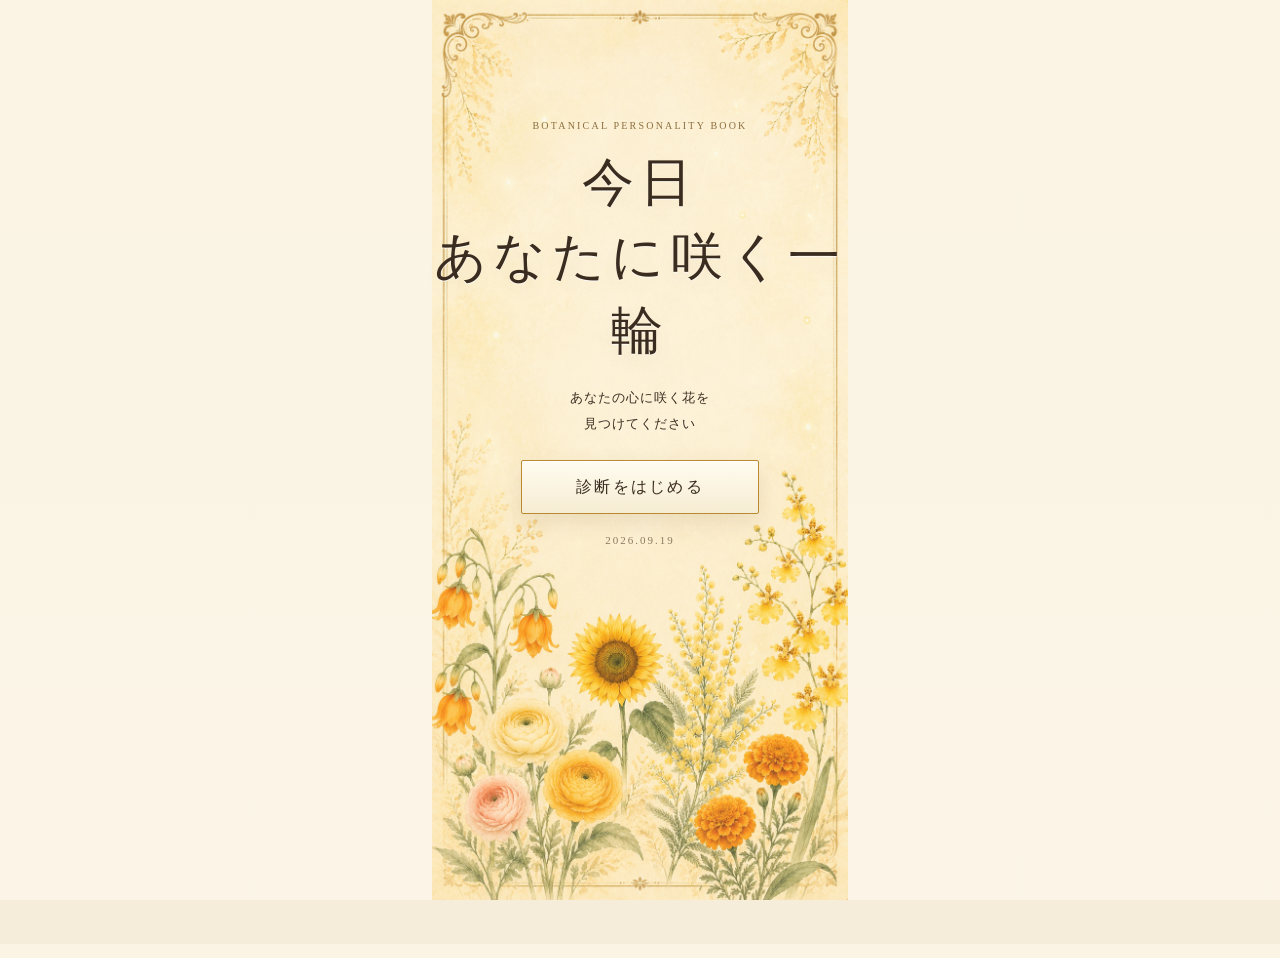
==== commit 063228d1: "Fix HTML syntax for submitStatus paragraph" ====
--- a/index.html
+++ b/index.html
@@ -484,4 +484,5 @@
 <p
   id="submitStatus"
   class="submit-status"
+  aria-live="polite"
 ></p>
--- a/style.css
+++ b/style.css
@@ -1918,3 +1918,19 @@
   }
 
 }
+
+.submit-status{
+
+margin-top:20px;
+
+font-size:14px;
+
+line-height:1.6;
+
+color:#666;
+
+text-align:center;
+
+min-height:24px;
+
+}
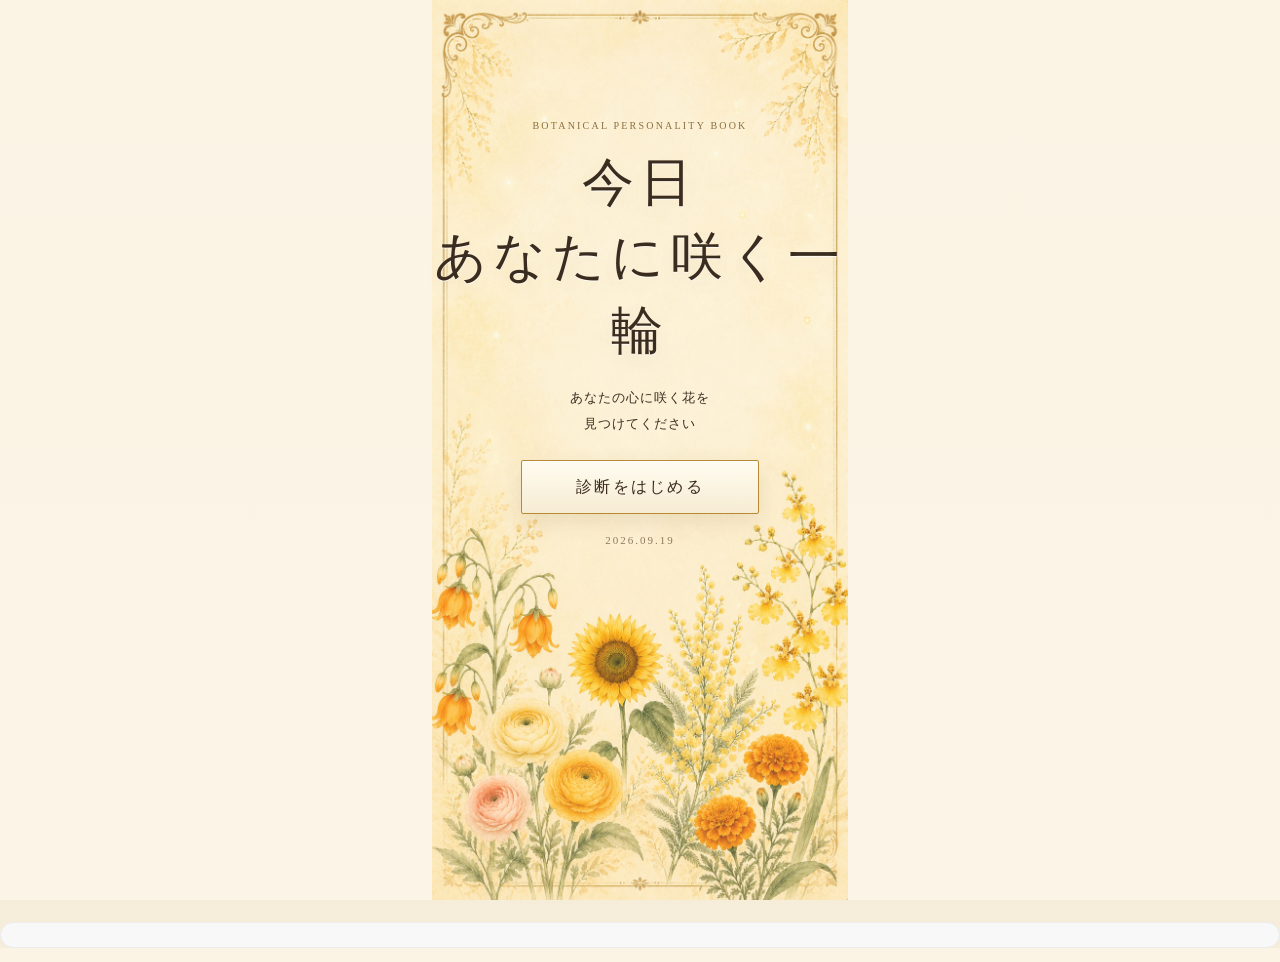
==== commit 6ee8e4d5: "Add submit status element in index.html Add submit status paragraph to index.html" ====
--- a/index.html
+++ b/index.html
@@ -339,7 +339,11 @@
 
     </div>
 
-
+<p
+  id="submitStatus"
+  class="submit-status"
+  aria-live="polite"
+></p>
     <!-- 操作ボタン -->
     <div class="result-actions">
 
@@ -485,4 +489,5 @@
   id="submitStatus"
   class="submit-status"
   aria-live="polite"
-></p>
+></body>
+</html>
--- a/style.css
+++ b/style.css
@@ -1921,16 +1921,56 @@
 
 .submit-status{
 
-margin-top:20px;
+margin-top:22px;
+
+padding:12px 16px;
+
+border-radius:14px;
 
 font-size:14px;
 
 line-height:1.6;
 
+font-weight:500;
+
+text-align:center;
+
+min-height:24px;
+
+transition:.25s;
+
+background:#f8f8f8;
+
 color:#666;
 
-text-align:center;
-
-min-height:24px;
-
-}
+border:1px solid #ececec;
+
+}
+
+.submit-status.success{
+
+background:#eef8ef;
+
+border-color:#b9e3bf;
+
+color:#2f7d32;
+
+}
+.submit-status.info{
+
+background:#eef5ff;
+
+border-color:#bfd8ff;
+
+color:#2f5ea8;
+
+}
+.submit-status.error{
+
+background:#fff1f1;
+
+border-color:#ffc9c9;
+
+color:#b03030;
+
+}
